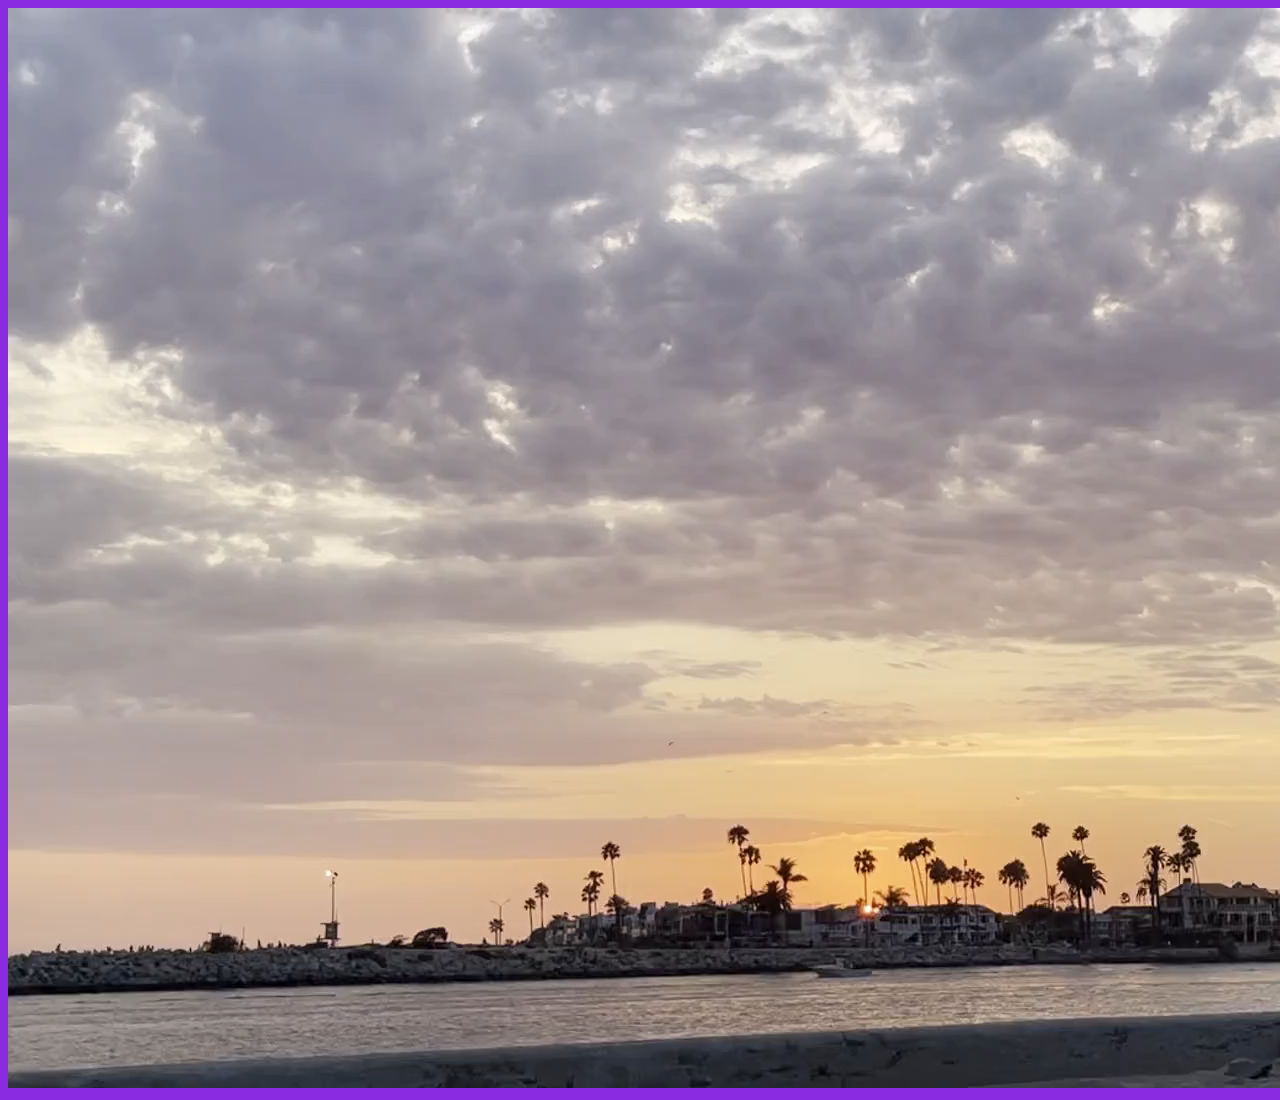
==== sand.html @ ffadc8b6 "all of the files" ====
<!DOCTYPE html>
<html lang="en">
<head>
    <meta charset="UTF-8">
    <meta name="viewport" content="width=device-width, initial-scale=1.0">
    <title>Document</title>
</head>
<style>
    body {
        background-color: blueviolet;
    }
</style>
<body>
    <!-- <video width="640" height="360" autoplay loop>
        <source src="video/waves.mp4" type="video/mp4">
        Your browser does not support the video tag.
      </video>

    <video width="" height="360" autoplay loop>
        <source src="video/crabs.mp4" type="video/mp4">
        Your browser does not support the video tag.
      </video>
    <video width="" height="360" autoplay loop>
        <source src="video/firepit.mp4" type="video/mp4">
        Your browser does not support the video tag.
      </video> -->

      <video width="" height="" autoplay loop>
        <source src="video/waves.mp4" type="video/mp4">
        Your browser does not support the video tag.
      </video>

    <!-- <img src="images/clouds.png"> -->
</body>
</html>
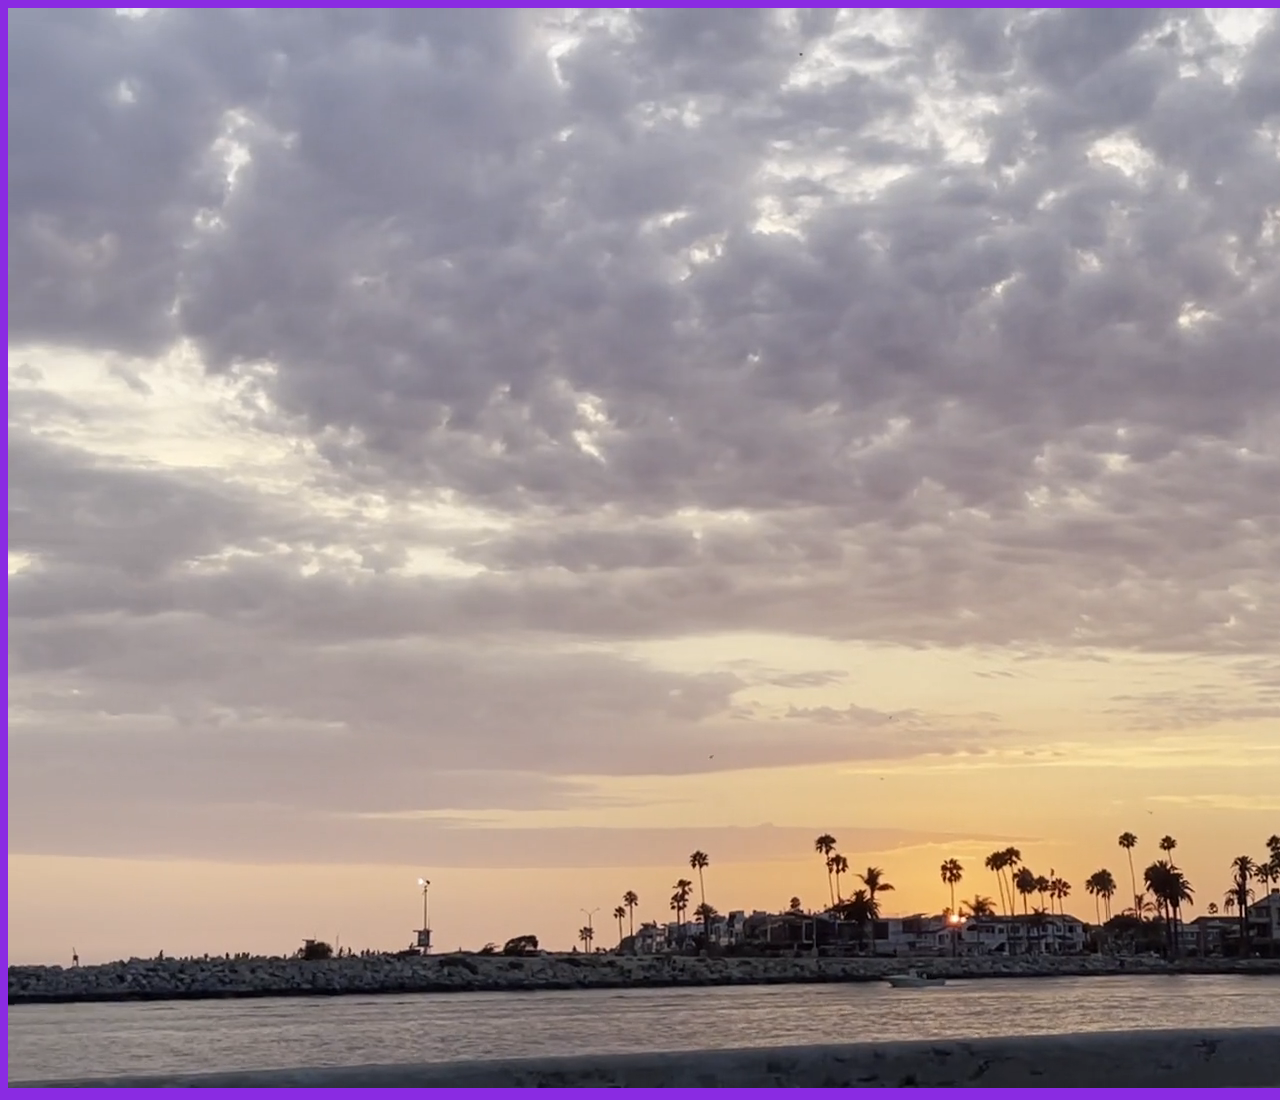
==== commit 62651f3d: "changes to sand file" ====
--- a/sand.html
+++ b/sand.html
@@ -25,9 +25,8 @@
         Your browser does not support the video tag.
       </video> -->
 
-      <video width="" height="" autoplay loop>
+      <video width="" height="" autoplay loop muted>
         <source src="video/waves.mp4" type="video/mp4">
-        Your browser does not support the video tag.
       </video>
 
     <!-- <img src="images/clouds.png"> -->
